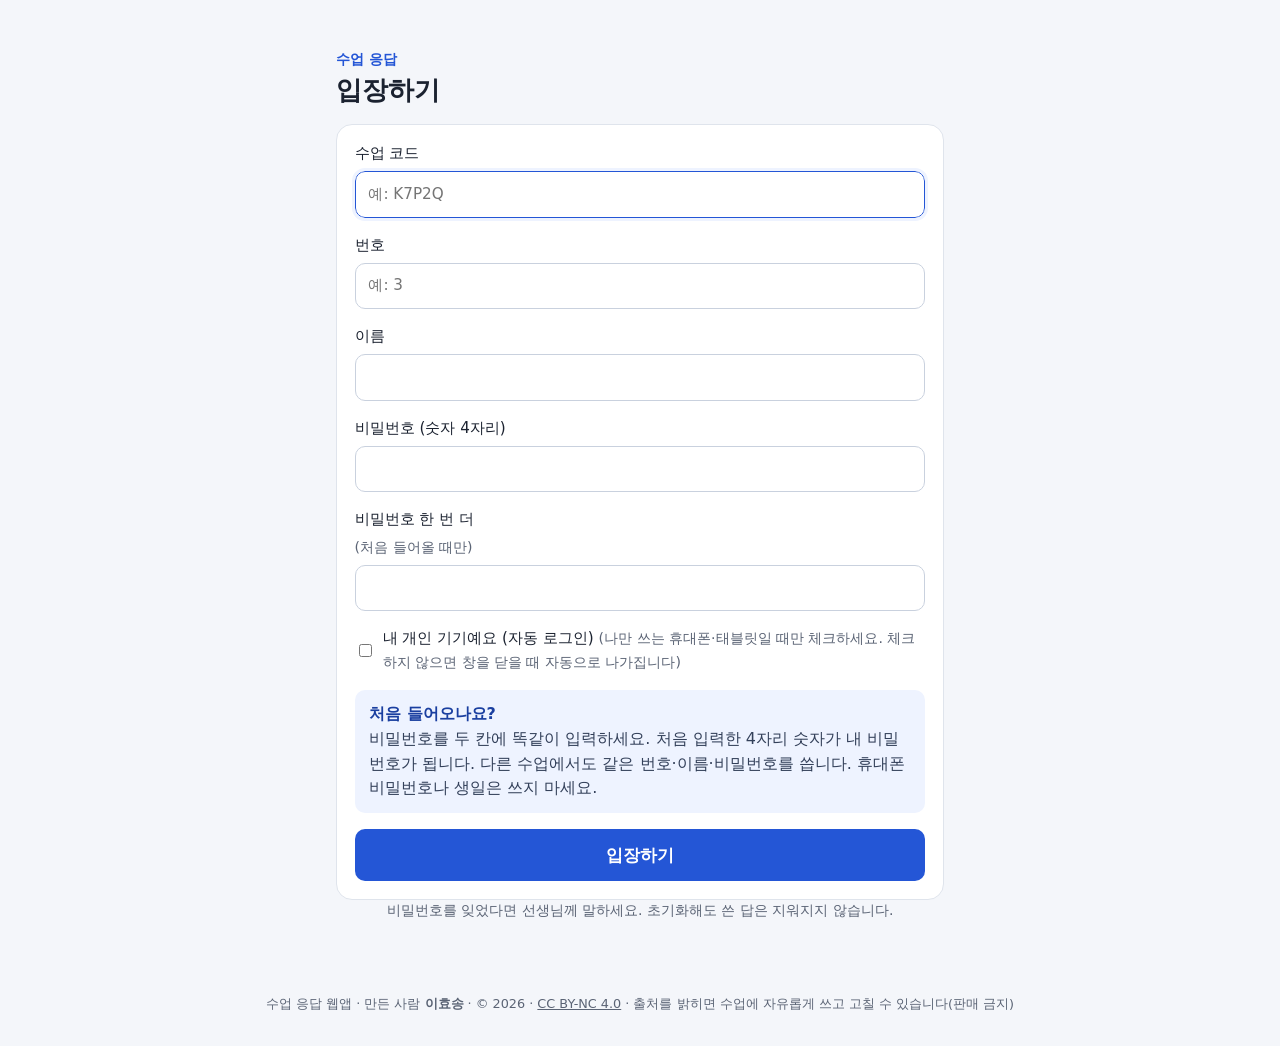
==== index.html @ cd99e06c "Admin can invite/remove collaborators on every lesson Co-Authored-By: Claude Opus 5.5 <noreply@anthr" ====
<!doctype html>
<html lang="ko">
<head>
  <meta charset="utf-8">
  <meta name="viewport" content="width=device-width, initial-scale=1">
  <meta name="robots" content="noindex">
  <title>수업 응답</title>
  <link rel="preconnect" href="https://ctvicnwpekdlnoidlibg.supabase.co" crossorigin>
  <link rel="stylesheet" href="app.css?v=folders-5">
</head>
<body>
  <div id="app"><p class="loading">불러오는 중…</p></div>
  <script src="vendor/supabase.js?v=2.117.0"></script>
  <script src="config.js"></script>
  <script src="common.js?v=folders-5"></script>
  <script src="student.js?v=folders-5"></script>
</body>
</html>
---- app.css ----
/* 수업 응답 웹앱 · 화면 꾸미기 */
:root {
  --bg: #f4f6fa;
  --card: #ffffff;
  --ink: #1b2230;
  --muted: #5b6475;
  --line: #dfe4ec;
  --field: #c9d1de;
  --accent: #2456d6;
  --accent-ink: #1a3fa0;
  --accent-soft: #eef3ff;
  --ok: #17803d;
  --ok-soft: #edf7f0;
  --warn: #9a3412;
  --warn-soft: #ffedd5;
  --bad: #b42318;
}
* { box-sizing: border-box; }
[hidden] { display: none !important; }
body { margin: 0; background: var(--bg); color: var(--ink); font: 16px/1.55 "Noto Sans KR", "Apple SD Gothic Neo", "Malgun Gothic", system-ui, sans-serif; }
h1, h2, h3 { margin: 0; line-height: 1.3; }
h1 { font-size: 1.6rem; }
h2 { font-size: 1.15rem; }
h3 { font-size: 1rem; }
p { margin: 0; }
img { max-width: 100%; }
.loading { padding: 2rem; text-align: center; color: var(--muted); }

/* 틀 */
main.narrow { max-width: 640px; margin: 0 auto; padding: 1rem 16px 3rem; }
main.wide { max-width: 1400px; margin: 0 auto; padding: 1rem 16px 3rem; }
.narrowish { max-width: 720px; }
.top { position: sticky; top: 0; z-index: 5; display: flex; flex-wrap: wrap; align-items: center; justify-content: space-between; gap: .5rem 1rem; padding: .6rem 16px; background: var(--card); border-bottom: 1px solid var(--line); }
.top-title { display: flex; flex-wrap: wrap; align-items: center; gap: .25rem .75rem; min-width: 0; }
.top-title strong { font-size: 1.05rem; }
.intro { padding: 2rem 0 1rem; display: grid; gap: .25rem; }
.eyebrow { color: var(--accent); font-weight: 700; font-size: .9rem; }
.stack { display: flex; flex-direction: column; gap: 1rem; }
.row { display: flex; flex-wrap: wrap; align-items: center; gap: .5rem; }
.row.between { justify-content: space-between; }
.row.wrap { align-items: flex-end; gap: 1rem; }
.grow { flex: 1 1 260px; }
.spacer { flex: 1; }
.center { text-align: center; }
.muted { color: var(--muted); }
.small { font-size: .88rem; }
.card { background: var(--card); border: 1px solid var(--line); border-radius: 16px; padding: 1.1rem; }
.section-head { margin-top: .5rem; font-size: 1rem; color: var(--muted); }

/* 입력 */
label { display: flex; flex-direction: column; gap: .35rem; font-weight: 500; font-size: .95rem; }
input[type=text], input[type=email], input[type=password], input[type=number], input[type=search], textarea, select {
  font: inherit; color: var(--ink); background: #fff; border: 1px solid var(--field); border-radius: 10px; padding: .65rem .8rem; min-height: 46px; width: 100%;
}
textarea { resize: vertical; line-height: 1.5; }
input:focus, textarea:focus, select:focus { outline: 3px solid var(--accent-soft); border-color: var(--accent); }
input.num { width: 6.5rem; }
select { width: auto; }
label.check { flex-direction: row; align-items: center; gap: .5rem; min-height: 44px; font-weight: 400; }
fieldset { border: 0; margin: 0; padding: 0; display: grid; gap: .5rem; min-width: 0; }
legend { font-weight: 500; margin-bottom: .5rem; padding: 0; }
.option { flex-direction: row; align-items: center; gap: .6rem; min-height: 46px; padding: .4rem .8rem; border: 1px solid var(--line); border-radius: 10px; font-weight: 400; }
.option:has(input:checked) { border: 2px solid var(--accent); background: var(--accent-soft); }
.option.right { border: 2px solid var(--ok); background: var(--ok-soft); }
.right-mark { color: var(--ok); font-size: .82rem; margin-left: auto; }
.q-label { font-weight: 500; }
.file-pick { position: relative; align-self: flex-start; flex-direction: row; align-items: center; min-height: 46px; padding: 0 1rem; border: 2px dashed var(--accent); border-radius: 10px; color: var(--accent); font-weight: 700; cursor: pointer; }
.file-pick input { position: absolute; width: 1px; height: 1px; opacity: 0; }
.file-pick:focus-within { outline: 3px solid var(--accent-soft); }
.file-list { display: grid; gap: .35rem; }
.file-item { display: flex; align-items: center; gap: .6rem; padding: .4rem .8rem; border: 1px solid var(--line); border-radius: 10px; overflow-wrap: anywhere; }
/* 카드에 붙인 자료(누르면 열기·내려받기) */
.materials { display: flex; flex-wrap: wrap; align-items: center; gap: .4rem .5rem; }
.material { display: inline-flex; align-items: center; gap: .5rem; min-height: 38px; padding: .3rem .8rem; border: 1px solid var(--line); border-radius: 10px; background: var(--bg); color: var(--accent-ink); font-weight: 600; text-align: left; overflow-wrap: anywhere; }
.material:hover { border-color: var(--accent); }
.file-name { flex: 1; min-width: 0; }
.file-link { padding: 0; min-height: 0; text-decoration: underline; text-align: left; }

/* 버튼 */
button { font: inherit; border-radius: 10px; min-height: 44px; padding: 0 1rem; cursor: pointer; }
button:disabled { cursor: default; opacity: .55; }
.primary { background: var(--accent); color: #fff; border: 0; font-weight: 700; }
.primary:hover:not(:disabled) { background: var(--accent-ink); }
.ghost { background: #fff; color: var(--ink); border: 1px solid var(--field); }
.ghost:hover:not(:disabled) { border-color: var(--accent); }
.link { background: none; border: 0; color: var(--accent); padding: 0 .4rem; }
.danger { color: var(--bad); }
.primary.end-lesson { background: var(--bad); }
.primary.end-lesson:hover:not(:disabled) { background: #8f1c13; }
.big { min-height: 52px; font-size: 1.05rem; width: 100%; }

/* 알림 */
.msg { min-height: 1.4em; color: var(--accent-ink); font-weight: 500; }
.error { color: var(--bad); font-weight: 500; }
.error:empty, .msg:empty { display: none; }
.ok { color: var(--ok); font-weight: 500; }
.status { color: var(--muted); font-size: .9rem; }
.status.ok { color: var(--ok); }
.tip { background: var(--accent-soft); border-radius: 10px; padding: .75rem .9rem; color: #33405a; }
.tip strong { color: var(--accent-ink); }
.banner { background: var(--warn-soft); color: var(--warn); border-radius: 12px; padding: .75rem 1rem; font-weight: 500; }
.banner.bad { background: #fde7e5; color: var(--bad); }
.pill { align-self: flex-start; font-size: .82rem; color: var(--muted); background: var(--bg); border-radius: 999px; padding: .15rem .7rem; }
.pill.on { color: var(--ok); background: var(--ok-soft); font-weight: 700; }
.badge { font-size: .8rem; color: var(--accent-ink); background: var(--accent-soft); border-radius: 6px; padding: .1rem .5rem; white-space: nowrap; }
.tag { font-size: .85rem; border-radius: 6px; padding: .15rem .55rem; white-space: nowrap; }
.tag.ok { color: var(--ok); background: var(--ok-soft); }
.tag.warn { color: var(--warn); background: var(--warn-soft); }
.tag.info { color: var(--accent-ink); background: var(--accent-soft); }
.toast { position: fixed; left: 50%; bottom: 24px; transform: translateX(-50%); background: var(--ink); color: #fff; padding: .6rem 1.2rem; border-radius: 999px; z-index: 50; }

/* 학생 수업 화면: 넓게. 큰 화면에서는 슬라이드(왼쪽, 따라 내려옴)와 질문(오른쪽)을 나란히 */
main.lesson { max-width: 1900px; margin: 0 auto; padding: .75rem 12px 3rem; display: grid; gap: 1rem; font-size: 1.06rem; }
main.lesson.single { max-width: 820px; }
main.lesson > .list, main.lesson > div:last-child { display: flex; flex-direction: column; gap: 1rem; min-width: 0; }
main.lesson h2 { font-size: 1.25rem; }
main.lesson .option { min-height: 52px; font-size: 1.05rem; }
main.lesson textarea, main.lesson input[type=text] { font-size: 1.05rem; }
@media (min-width: 960px) {
  main.lesson.split { grid-template-columns: minmax(0, 3fr) minmax(320px, 1fr); align-items: start; padding: .75rem 20px 3rem; }
  main.lesson.split .slide { max-height: calc(100vh - 9.5rem); }
  main.lesson.split > .banner { grid-column: 1 / -1; }
  main.lesson.split > .slide-box { position: sticky; top: 4.5rem; }
}

/* 접속한 학생 */
.roster { display: flex; flex-wrap: wrap; gap: .4rem; }
.chip { padding: .25rem .7rem; border-radius: 999px; background: var(--bg); color: var(--muted); font-size: .9rem; border: 1px solid var(--line); }
.chip.on { background: var(--ok-soft); color: var(--ok); border-color: #b7dfc4; font-weight: 700; }
.chip.done::after { content: " ✓"; }
.roster.big { gap: .7rem; }
.roster.big .chip { font-size: 1.6rem; padding: .4rem 1rem; }

/* 슬라이드 */
.slide-box { display: grid; gap: .5rem; }
.slide { display: block; width: 100%; aspect-ratio: 16 / 9; object-fit: contain; background: #fff; border: 1px solid var(--line); border-radius: 12px; }
.pager { display: flex; flex-wrap: wrap; align-items: center; gap: .5rem; }
.where { font-weight: 700; min-width: 4.5rem; text-align: center; }
.stage { background: #fff; border-radius: 12px; }
.stage:fullscreen { display: flex; align-items: center; justify-content: center; background: #000; }
.stage:fullscreen .slide { border: 0; border-radius: 0; max-height: 100vh; }
/* 세로로 긴 슬라이드: 그림 모양 그대로 화면 높이에 맞춰 세로로 길게(가운데) */
.slide.portrait { aspect-ratio: auto; width: auto; max-width: 100%; height: 85vh; margin-inline: auto; }
.stage:fullscreen .slide.portrait { height: 100vh; }
main.lesson .slide { cursor: zoom-in; }
/* 학생: 슬라이드를 누르면 화면 가득 */
.slide-zoom { position: fixed; inset: 0; z-index: 40; background: #000; display: flex; flex-direction: column; align-items: center; justify-content: center; cursor: zoom-out; }
.slide-zoom img { width: 100%; height: calc(100% - 2.2rem); object-fit: contain; }
.slide-zoom p { color: #cfd6e4; font-size: .9rem; margin: .5rem 0; }

/* 학생 활동 카드 */
.card-head { display: flex; justify-content: space-between; align-items: flex-start; gap: .5rem; }
.question { display: grid; gap: .4rem; }
.question-description { margin: 0; padding: .65rem .8rem; background: var(--bg); border-left: 3px solid var(--accent); border-radius: 6px; white-space: pre-wrap; overflow-wrap: anywhere; }
.question-description a { color: var(--accent-ink); text-decoration: underline; }
.score { font-size: 1.2rem; font-weight: 700; color: var(--ok); }
.others { margin-top: 1rem; padding-top: 1rem; border-top: 1px solid var(--line); display: grid; gap: .6rem; }

/* 응답 모아 보기 */
.sum-block { display: grid; gap: .4rem; }
.sum-q { font-weight: 700; font-size: .95rem; }
/* 질문 제목 옆 공개 단추: 자리가 모자라면 단추가 아래 줄로 내려간다(제목이 좁아져 글자가 세로로 늘어서지 않게) */
.sum-head { align-items: flex-start; }
.sum-head .sum-q { flex: 1 1 14rem; min-width: 0; }
.sum-head > .row, .sum-head > button { flex: 0 1 auto; }
.sum-head .row > * { white-space: nowrap; }
.bar-row { display: grid; grid-template-columns: minmax(6rem, 38%) minmax(0, 1fr) 3rem; gap: .5rem; align-items: center; font-size: .9rem; }
.bar-label { display: flex; gap: .3rem; min-width: 0; overflow-wrap: anywhere; }
.bar-track { height: 14px; background: var(--bg); border-radius: 7px; overflow: hidden; }
.bar { display: block; height: 100%; background: var(--accent); border-radius: 7px; }
.bar-value { text-align: right; }
.note { background: var(--bg); border-radius: 10px; padding: .55rem .75rem; white-space: pre-wrap; overflow-wrap: anywhere; font-size: .95rem; }
.note .share-a { float: right; margin: -.15rem 0 .2rem .5rem; white-space: nowrap; }
.note .answer-tools { float: right; display: flex; gap: .3rem; margin: -.15rem 0 .2rem .5rem; white-space: nowrap; }
.note .answer-tools .share-a { float: none; margin: 0; }
.stu-act-tools { display: flex; gap: .5rem; align-items: center; }
.big-view { display: grid; gap: 1.5rem; font-size: 1.3rem; }
.big-view .sum-q { font-size: 1.4rem; }
.big-view .bar-row { font-size: 1.2rem; }
.big-view .bar-track { height: 24px; border-radius: 12px; }
.big-view .note { font-size: 1.25rem; }

/* 교사: 탭 */
.tabs { display: flex; flex-wrap: wrap; gap: .25rem; }
.tab { position: relative; background: none; border: 0; color: var(--ink); }
.tab.on { background: var(--accent); color: #fff; font-weight: 700; }
/* 위쪽 단추: 마우스를 올리면 아래 막대가 가운데서부터 양옆으로 퍼진다 */
.tab::after, .top .link::after, .present-btn::after { content: ""; position: absolute; left: .7rem; right: .7rem; bottom: 5px; height: 3px; border-radius: 2px; background: var(--accent); transform: scaleX(0); transform-origin: center; transition: transform .25s ease; pointer-events: none; }
.tab.on::after { background: #fff; }
.tab:hover:not(:disabled)::after, .tab:focus-visible::after, .top .link:hover::after, .top .link:focus-visible::after, .present-btn:hover::after, .present-btn:focus-visible::after { transform: scaleX(1); }
.top .link, .present-btn { position: relative; }
@media (prefers-reduced-motion: reduce) { .tab::after, .top .link::after, .present-btn::after { transition: none; } }
.tab:disabled, .tab[aria-disabled="true"] { cursor: default; opacity: .55; }
.tab[aria-disabled="true"]:hover::after { transform: scaleX(0); }
.tab[draggable="true"] { cursor: grab; }
/* 끌어서 순서 바꾸기: 들어갈 자리에 생기는 빈칸(dragSort) */
.drag-gap { flex: none; box-sizing: border-box; border: 2px dashed var(--accent); border-radius: 10px; background: var(--accent-soft); }
/* 수업모드·편집모드 스위치: 지금 모드 이름을 보이고, 누르면 다른 모드로 */
.tabs { align-items: center; }
.mode-switch { display: inline-flex; align-items: center; gap: .5rem; padding: .3rem .9rem .3rem .35rem; border: 2px solid var(--accent); border-radius: 999px; background: var(--card); color: var(--accent); font-weight: 700; white-space: nowrap; }
.mode-knob { position: relative; width: 38px; height: 22px; border-radius: 11px; background: var(--line); transition: background .2s ease; }
.mode-knob::after { content: ""; position: absolute; top: 3px; left: 3px; width: 16px; height: 16px; border-radius: 50%; background: #fff; box-shadow: 0 1px 3px rgba(0,0,0,.3); transition: transform .2s ease; }
.mode-switch.class .mode-knob { background: var(--accent); }
.mode-switch.edit { border-color: #d97706; color: #b45309; }
.mode-switch.edit .mode-knob { background: #d97706; }
.mode-switch.edit .mode-knob::after { transform: translateX(16px); }
.mode-switch:hover:not(:disabled) { box-shadow: 0 0 0 3px var(--card), 0 0 0 5px currentColor; }
.mode-switch:disabled { opacity: .55; cursor: default; }
/* 탭 설정: 모드마다 탭 카드. 켜진 탭은 진하게, 꺼진 탭은 흐리게 */
.tab-mode { display: grid; gap: .5rem; padding: .75rem; border-radius: 12px; border: 2px solid var(--accent); }
.tab-mode.edit { border-color: #d97706; }
.tab-mode h3 { margin: 0; color: var(--accent); }
.tab-mode.edit h3 { color: #b45309; }
.tab-cards { display: grid; grid-template-columns: repeat(auto-fill, minmax(200px, 1fr)); gap: .5rem; }
.tab-card { display: grid; gap: .4rem; padding: .5rem .6rem .6rem; border-radius: 10px; border: 2px solid var(--line); background: var(--card); transition: opacity .15s ease; }
.tab-card.class.on { border-color: var(--accent); background: var(--accent-soft); }
.tab-card.edit.on { border-color: #d97706; background: #fef3c7; }
.tab-card.off { opacity: .45; border-style: dashed; }
.tab-card.off:hover, .tab-card.off:focus-within { opacity: .8; }
.tab-card.off strong { font-weight: 500; }
.tab-card input { width: 100%; }
.tab-rename { display: flex; flex-wrap: wrap; align-items: center; justify-content: space-between; gap: .3rem; }
.tab-rename .row { gap: .3rem; }
.tab-card-head { display: flex; align-items: center; gap: .3rem; min-width: 0; }
.tab-card-head strong { flex: 1; min-width: 0; overflow: hidden; text-overflow: ellipsis; white-space: nowrap; }
.tab-switch { display: inline-flex; align-items: center; gap: .35rem; flex: none; padding: .15rem .5rem .15rem .2rem; border: 0; border-radius: 999px; background: transparent; color: var(--muted); font-size: .85rem; font-weight: 700; }
.tab-switch .mode-knob { width: 34px; height: 20px; }
.tab-switch .mode-knob::after { width: 14px; height: 14px; }
.tab-switch[aria-checked="true"] .mode-knob::after { transform: translateX(14px); }
.tab-switch.class[aria-checked="true"] { color: var(--accent); }
.tab-switch.class[aria-checked="true"] .mode-knob { background: var(--accent); }
.tab-switch.edit[aria-checked="true"] { color: #b45309; }
.tab-switch.edit[aria-checked="true"] .mode-knob { background: #d97706; }
.tab-switch:focus-visible { outline: 2px solid var(--accent); outline-offset: 2px; }
.tab-grip { display: inline-flex; align-items: center; justify-content: center; flex: none; width: 24px; height: 30px; border-radius: 6px; color: var(--muted); font-size: 1.1rem; cursor: grab; user-select: none; }
.tab-grip:hover, .tab-grip:focus-visible { background: var(--accent-soft); color: var(--accent-ink); }
@media (prefers-reduced-motion: reduce) { .mode-knob, .mode-knob::after { transition: none; } }
.top-right { display: flex; flex-wrap: wrap; align-items: center; justify-content: flex-end; gap: .5rem; margin-left: auto; }
.top-right .mirror-status:empty { display: none; }
.profile-set { position: relative; }
.avatar { width: 42px; height: 42px; min-height: 0; padding: 0; border: 0; border-radius: 50%; background: var(--accent); color: #fff; font-weight: 700; font-size: .9rem; letter-spacing: -.02em; }
.avatar:hover, .avatar[aria-expanded="true"] { box-shadow: 0 0 0 3px var(--card), 0 0 0 5px var(--accent); }
.profile-menu .tab { text-align: left; width: 100%; }
.profile-name { margin: .3rem .5rem 0; font-weight: 700; }
.profile-menu .muted { margin: 0 .5rem .3rem; }
/* 「⚙ 설정」 단추: 새 버그 제보가 있으면 빨간 점 + 작은 말풍선 */
.gear-set { position: relative; }
.gear-btn { position: relative; white-space: nowrap; }
.gear-btn.on { border-color: var(--accent); color: var(--accent-ink); background: var(--accent-soft); font-weight: 700; }
.gear-dot { position: absolute; top: -4px; right: -4px; width: 12px; height: 12px; border-radius: 50%; background: var(--bad); box-shadow: 0 0 0 2px var(--card); }
.gear-count { display: inline-block; margin-left: .4rem; min-width: 1.3rem; padding: 0 .35rem; border-radius: 999px; background: var(--bad); color: #fff; font-size: .75rem; font-weight: 700; line-height: 1.3rem; text-align: center; }
.tab.on .gear-count { background: #fff; color: var(--bad); }
.bug-bubble { position: absolute; right: 0; top: calc(100% + 9px); z-index: 19; display: flex; align-items: center; gap: .1rem; padding: .2rem .2rem .2rem .5rem; background: var(--bad); border-radius: 8px; box-shadow: 0 4px 14px rgba(0,0,0,.18); white-space: nowrap; animation: bubble-in .3s ease-out; }
.bug-bubble::before { content: ""; position: absolute; right: 18px; top: -6px; border: 6px solid transparent; border-top: 0; border-bottom-color: var(--bad); }
.bug-bubble button { min-height: 28px; color: #fff; font-size: .85rem; font-weight: 700; padding: 0 .3rem; }
.bug-bubble .bubble-x { background: none; border: 0; font-size: 1.05rem; opacity: .8; }
.bug-bubble .bubble-x:hover { opacity: 1; }
@keyframes bubble-in { from { opacity: 0; transform: translateY(-4px); } }
@media (prefers-reduced-motion: reduce) { .bug-bubble { animation: none; } }
.bug-item { border-top: 1px solid var(--line); padding-top: .75rem; }
.bug-item.new { border-left: 4px solid var(--bad); padding-left: .75rem; }
.bug-body { white-space: pre-wrap; overflow-wrap: anywhere; margin: .4rem 0; }
.banner pre { white-space: pre-wrap; overflow-wrap: anywhere; background: #fff; padding: .5rem; border-radius: 6px; user-select: all; }
.small-btn { min-height: 32px; padding: 0 .7rem; font-size: .85rem; border-radius: 8px; }
.bug-reply { margin: .3rem 0 .3rem 1rem; padding: .5rem .75rem; background: var(--accent-soft); border-radius: 8px; }
.bug-reply .bug-body { margin: .2rem 0 0; }
.bug-reply .link.small { min-height: 0; font-size: .8rem; }
.bug-reply-form { display: flex; flex-direction: column; gap: .4rem; margin: .3rem 0 .5rem 1rem; }
.profile-menu { position: absolute; right: 0; top: calc(100% + 6px); z-index: 20; display: flex; flex-direction: column; gap: .2rem; min-width: 13rem; padding: .4rem; background: var(--card); border: 1px solid var(--line); border-radius: 10px; box-shadow: 0 8px 24px rgba(0,0,0,.15); }
.teacher .top-title select { min-height: 40px; padding: .3rem .6rem; font-weight: 700; max-width: min(55vw, 30rem); text-overflow: ellipsis; }

/* 교사: 수업 진행 */
.run { display: flex; flex-wrap: wrap; gap: 1.25rem; align-items: flex-start; }
.run-left { flex: 999 1 600px; min-width: 0; }
.run-right { flex: 1 1 360px; min-width: 0; }
.join { display: flex; flex-wrap: wrap; gap: 1.5rem; align-items: center; }
.qr { background: #fff; padding: 12px; border-radius: 12px; }
.qr img, .qr canvas { display: block; width: min(320px, 70vw); height: auto; }
.join-code { font-size: 1.4rem; }
.join-code strong { font-size: 2rem; color: var(--accent-ink); }
.join-url { font-family: ui-monospace, Consolas, monospace; font-size: .9rem; overflow-wrap: anywhere; background: var(--bg); border-radius: 8px; padding: .5rem .7rem; }

/* 교사: 만들기 */
.build { display: flex; flex-wrap: wrap; gap: 1.25rem; align-items: flex-start; }
.build > aside { flex: 1 1 280px; min-width: 0; }
.build > .card { flex: 999 1 560px; min-width: 0; }
.kinds { display: grid; grid-template-columns: repeat(auto-fit, minmax(130px, 1fr)); gap: .4rem; }
.kind { display: grid; gap: .1rem; padding: .6rem .4rem; min-height: 64px; background: #fff; border: 1px solid var(--field); text-align: center; }
.kind span { font-size: .78rem; color: var(--muted); }
.kind:hover { border-color: var(--accent); }
.act-item { display: grid; text-align: left; gap: .1rem; padding: .5rem .75rem; background: #fff; border: 1px solid var(--line); }
.act-item.on { border: 2px solid var(--accent); background: var(--accent-soft); }
.act-row { display: flex; align-items: stretch; gap: .2rem; border-radius: 10px; }
.act-row > .act-item { flex: 1; min-width: 0; }
.act-group { display: flex; flex-direction: column; gap: 1rem; }
.drag-handle { display: flex; align-items: center; padding: 0 .3rem; color: var(--muted); cursor: grab; user-select: none; letter-spacing: -.15em; }
.drag-handle:active { cursor: grabbing; }
.act-group-head { margin: .4rem 0 -.2rem; font-size: .82rem; font-weight: 700; color: var(--muted); }
.q-edit { border: 1px solid var(--line); border-radius: 12px; padding: 1rem; }
.q-edit.info { background: var(--bg); border-left: 3px solid var(--accent); }
.q-edit.quiz { border-left: 3px solid #d97706; }

/* 슬라이드 미리보기 */
.thumbs { display: grid; grid-template-columns: repeat(auto-fill, minmax(120px, 1fr)); gap: .5rem; }
.thumb { margin: 0; display: grid; gap: .2rem; }
.thumb figcaption { display: flex; justify-content: space-between; align-items: center; font-size: .82rem; color: var(--muted); }
.thumb .link { min-height: 32px; padding: 0 .3rem; font-size: .82rem; }
.thumbs img { width: 100%; aspect-ratio: 16 / 9; object-fit: contain; background: #fff; border: 1px solid var(--line); border-radius: 6px; }
.thumb[draggable="true"] img { cursor: grab; }
progress { width: 100%; height: 10px; }
input[type=file] { font: inherit; max-width: 100%; }

/* 표 */
.table-wrap { overflow-x: auto; border: 1px solid var(--line); border-radius: 12px; background: #fff; }
table { width: 100%; border-collapse: collapse; font-size: .95rem; }
th { text-align: left; font-weight: 500; color: var(--muted); background: #f7f8fb; font-size: .85rem; }
th, td { padding: .6rem .8rem; border-top: 1px solid #eef0f4; vertical-align: top; }
td { white-space: pre-wrap; }
tr.missing td { color: var(--muted); }
/* 학생 관리 → 답 모아 보기 */
.stu-act { display: grid; gap: .6rem; padding: 1rem 0; border-top: 1px solid var(--line); }
.stu-act.missing h3 { color: var(--muted); }
.stu-q { display: grid; gap: .3rem; }
.note .right-mark, .note .wrong-mark { margin: 0; font-size: 1em; }
.wrong-mark { color: var(--bad, #c0392b); }
tr.locked { background: #fff7ed; }
td.actions { white-space: nowrap; text-align: right; }

/* 크게 보기 창 */
.overlay { position: fixed; inset: 0; z-index: 20; background: rgba(15, 20, 30, .55); display: flex; align-items: center; justify-content: center; padding: 16px; }
.modal { background: #fff; border-radius: 16px; width: min(1200px, 100%); max-height: 100%; display: flex; flex-direction: column; overflow: hidden; }
.modal-head { display: flex; justify-content: space-between; align-items: center; gap: 1rem; padding: 1rem 1.25rem; border-bottom: 1px solid var(--line); }
.modal-body { padding: 1.25rem; overflow: auto; }

@media (max-width: 520px) {
  .kinds { grid-template-columns: 1fr; }
  .bar-row { grid-template-columns: minmax(0, 1fr) 3rem; }
  .bar-track { grid-column: 1 / -1; grid-row: 2; }
}

/* 만든 사람 표시 */
.credit { max-width: 1400px; margin: 0 auto; padding: 1.5rem 16px 2rem; text-align: center; color: var(--muted); font-size: .8rem; line-height: 1.6; }
.credit a { color: var(--muted); }
.slide-zoom ~ .credit, .overlay ~ .credit { display: none; }

/* 시뮬레이션 */
.sim-frame { display: block; width: 100%; aspect-ratio: 16 / 10; min-height: 320px; border: 1px solid var(--line); border-radius: 12px; background: #fff; }
.sim-stage .sim-frame { aspect-ratio: 16 / 9; }
main.lesson.split .sim-stage .sim-frame { max-height: calc(100vh - 9.5rem); }
/* 슬라이드 위에 얹는 시뮬레이션: 층은 실제 슬라이드 자리에 맞춰 script가 놓는다 */
.stage, .slide-box, .place-wrap { position: relative; }
.sim-layer { position: absolute; pointer-events: none; }
.sim-box { position: absolute; overflow: hidden; pointer-events: auto; background: #fff; border-radius: 6px; box-shadow: 0 1px 6px rgba(0, 0, 0, .25); }
.sim-frame.boxed { position: absolute; left: 0; top: 0; transform-origin: 0 0; min-height: 0; aspect-ratio: auto; border: 0; border-radius: 0; }
.sim-box-full { position: absolute; right: 4px; top: 4px; min-height: 0; width: 30px; height: 30px; padding: 0; border: 0; border-radius: 8px; background: rgba(15, 23, 42, .65); color: #fff; font-size: 1rem; line-height: 1; }
/* 편집 화면: 끌어서 옮기고 오른쪽 아래 모서리로 크기 조절 */
.place-wrap { touch-action: none; }
.place-wrap .slide { cursor: default; }
.place-box .sim-frame.boxed { pointer-events: none; }
.place-cover { position: absolute; inset: 0; border: 3px solid var(--accent); border-radius: 6px; cursor: move; background: rgba(37, 99, 235, .06); }
.place-label { position: absolute; left: 0; top: 0; padding: .1rem .5rem; background: var(--accent); color: #fff; font-size: .78rem; font-weight: 700; border-radius: 0 0 6px 0; }
.place-handle { position: absolute; right: -2px; bottom: -2px; width: 22px; height: 22px; background: var(--accent); border-radius: 6px 0 4px 0; cursor: nwse-resize; }
.place-modes { display: grid; gap: .4rem; }
.sim-full { position: fixed; inset: 0; z-index: 45; background: #fff; display: flex; flex-direction: column; }
.sim-full-head { display: flex; justify-content: space-between; align-items: center; gap: 1rem; padding: .5rem 1rem; border-bottom: 1px solid var(--line); }
.sim-full .sim-frame { flex: 1; border: 0; border-radius: 0; aspect-ratio: auto; height: auto; min-height: 0; }
textarea.mono { font-family: ui-monospace, Consolas, monospace; font-size: .85rem; }
/* 화면 넘김 효과가 움직이는 동안 슬라이드 칸 밖으로 그림이 보이지 않게 */
.slide-fx { overflow: hidden; }
.thumb-fx { width: 100%; min-height: 30px; font-size: .78rem; padding: 0 .2rem; }
.fx-preview { position: relative; width: min(100%, 320px); background: #fff; border: 1px solid var(--line); border-radius: 8px; }
.fx-preview img { display: block; width: 100%; aspect-ratio: 16 / 9; object-fit: contain; }
/* 학생 화면(실시간, 교사만) */
.live-grid { display: grid; grid-template-columns: repeat(auto-fill, minmax(230px, 1fr)); gap: .75rem; align-items: start; }
.live-tile { cursor: pointer; display: grid; gap: .4rem; padding: .8rem; max-height: 22rem; overflow: hidden; }
.live-tile.big { grid-column: 1 / -1; max-height: none; cursor: zoom-out; }
.live-tile.big .live-slide { max-width: 640px; }
.live-tile.off { opacity: .55; }
.live-tile.away { border-color: #e7b85a; }
.live-dot { font-size: .78rem; padding: .1rem .5rem; border-radius: 999px; background: #eef0f4; color: var(--muted); white-space: nowrap; }
.live-dot.on { background: var(--ok-soft); color: var(--ok); font-weight: 700; }
.live-dot.away { background: #fff4dc; color: #8a5a00; font-weight: 700; }
.live-slide { width: 100%; aspect-ratio: 16 / 9; object-fit: contain; background: #fff; border: 1px solid var(--line); border-radius: 6px; }
.live-draft { display: grid; gap: .2rem; padding: .4rem .6rem; border-left: 3px solid var(--line); background: #f7f8fb; border-radius: 4px; }
.live-draft.focus { border-left-color: var(--accent); }
.live-answer { margin: 0; font-size: .88rem; white-space: pre-wrap; overflow-wrap: anywhere; }
.live-note { margin: 1rem 0 2rem; }
/* 수업 화면(present.html): 학생에게 보여 줄 슬라이드만 화면 가득 */
body.present { background: #000; overflow: hidden; }
body.present .credit { display: none; }
.present-stage { position: fixed; inset: 0; }
.present-slide { display: block; width: 100%; height: 100%; object-fit: contain; }
.present-stage .sim-stage { position: absolute; inset: 0; background: #fff; }
.present-stage .sim-stage .sim-frame { width: 100%; height: 100%; aspect-ratio: auto; min-height: 0; border: 0; border-radius: 0; }
.present-empty { position: absolute; inset: 0; display: flex; align-items: center; justify-content: center; padding: 2rem; color: #cfd6e4; font-size: 2rem; font-weight: 700; text-align: center; }
.present-hint { position: fixed; left: 50%; bottom: 16px; transform: translateX(-50%); z-index: 40; padding: .4rem 1rem; border-radius: 999px; background: rgba(15, 20, 30, .75); color: #fff; font-size: .9rem; pointer-events: none; }
.present-show { position: fixed; inset: 0; z-index: 30; background: #fff; display: flex; flex-direction: column; }
.present-show-head { display: flex; justify-content: space-between; align-items: center; gap: 1rem; padding: .3rem 1rem; border-bottom: 1px solid var(--line); }
.present-show-head a { color: var(--accent-ink); font-size: .9rem; }
.present-show-head button { min-height: 34px; }
.present-show .sim-frame { flex: 1; width: 100%; height: auto; border: 0; border-radius: 0; aspect-ratio: auto; min-height: 0; }
.present-view { flex: 1; overflow: auto; padding: 2rem 3rem; }
.present-show .present-empty { position: static; flex: 1; color: var(--muted); }
/* 교사 화면을 잘라 보내는 칸은 따로 그려지는 층(stacking context)이어야 한다(Element Capture) */
.sim-full-body, .sim-box, .sim-stage, .stage { isolation: isolate; }
.sim-full-body { flex: 1; display: flex; min-height: 0; }
.mirror-status .pill { align-self: center; }
/* 수업 화면: 교사 화면에서 넘겨받은 영상 */
.present-video { display: block; width: 100%; height: 100%; object-fit: contain; background: #000; }
.present-video-wrap { flex: 1; min-height: 0; background: #000; }
.present-all { position: absolute; inset: 0; z-index: 2; background: #000; }
.sim-box.mirrored .sim-frame { visibility: hidden; }
.sim-box.mirrored .present-video { position: absolute; inset: 0; background: #fff; }
/* 잘라 보내는 동안 교사 화면의 그 칸은 네모로(둥근 모서리·그림자·테두리가 영상에 검게 나오지 않게) */
.sim-box.mirroring { border-radius: 0; box-shadow: none; }
.sim-stage.mirroring .sim-frame, .stage.mirroring .slide { border: 0; border-radius: 0; }
.sim-box.mirrored .present-video { object-fit: fill; }
.present-stage .sim-stage .present-video { background: #fff; }
/* 교사: 넓은 화면의 수업 진행 탭에서는 슬라이드 칸이 스크롤해도 위에 붙어 있다(잘라 보내는 영상이 끊기지 않게) */
@media (min-width: 1100px) {
  /* 수업 진행 탭은 화면 하나에 딱 맞춘다(전체 스크롤바 없음): 위쪽 막대 + 위아래 여백 .75rem씩 + 아래 「수업 응답 웹앱 …」 줄 2rem */
  html:has(main.wide > .run) { overflow: hidden; }
  main.wide:has(> .run) { padding-bottom: .75rem; }
  body:has(main.wide > .run) .credit { height: 2rem; padding: .3rem 16px 0; line-height: 1.4; white-space: nowrap; overflow: hidden; text-overflow: ellipsis; }
  .run { --run-h: calc(100vh - var(--top-h, 64px) - 3.5rem - 4px); }
  /* 왼쪽: 슬라이드는 단추·도움말 자리(9.5rem)를 뺀 높이까지만 커진다. 그래도 넘치면 왼쪽 칸 안에서만 스크롤 */
  .run-left { position: sticky; top: calc(var(--top-h, 64px) + .75rem); max-height: var(--run-h); overflow-y: auto; gap: .6rem; }
  .run .stage:not(:fullscreen) .slide, .run .stage:not(:fullscreen) .sim-stage .sim-frame { max-height: calc(var(--run-h) - 9.5rem); }
  /* 오른쪽 카드 칸은 따로 스크롤하고, 끝에 닿아도 화면 전체가 따라 내려가지 않는다 */
  .run-right { position: sticky; top: calc(var(--top-h, 64px) + .75rem); max-height: var(--run-h);
    overflow-y: auto; overscroll-behavior: contain; padding: 0 6px 1rem 2px; scrollbar-gutter: stable; }
}
.run-help summary { cursor: pointer; width: max-content; }

/* 수업 설정 · 공동작업자 */
.member { display: flex; justify-content: space-between; align-items: center; gap: .75rem; padding: .55rem 0; border-top: 1px solid var(--line); }
.member strong { margin-right: .4rem; }
.member .pill { display: inline-block; vertical-align: middle; }
.member p { margin: .1rem 0 0; }
.online-dot { display: inline-block; width: .6rem; height: .6rem; margin-left: .4rem; border-radius: 50%; background: #22c55e; box-shadow: 0 0 0 2px #dcfce7; vertical-align: middle; }
.tip .join-url { word-break: break-all; }
/* 학생 화면 전체 보기(학생이 동의할 때만) */
.screen-overlay { z-index: 60; }
.screen-modal { width: min(620px, 100%); }
.screen-modal ul { margin: .2rem 0; padding-left: 1.2rem; display: grid; gap: .3rem; }
.screen-cannot { border: 2px solid var(--accent); }
.screen-check { display: flex; align-items: center; gap: .5rem; font-weight: 700; flex-direction: row; }
.screen-check input { width: 1.2rem; height: 1.2rem; }
.screen-bar { position: sticky; top: 0; z-index: 55; display: flex; align-items: center; justify-content: center; gap: .75rem; flex-wrap: wrap;
  background: var(--bad); color: #fff; padding: .5rem 1rem; font-weight: 700; }
.screen-bar button { background: #fff; color: var(--bad); border: 0; border-radius: 999px; padding: .3rem .9rem; font-weight: 700; cursor: pointer; }
.live-screen { display: grid; gap: .3rem; }
.screen-video { width: 100%; aspect-ratio: 16 / 9; object-fit: contain; background: #111; border-radius: 6px; }
.live-tile.big .screen-video { max-height: 75vh; }
.live-screen .warn { color: var(--warn); font-weight: 700; }
/* 관리: 무료 용량 반원 막대 */
.usage-grid { display: grid; grid-template-columns: repeat(auto-fill, minmax(240px, 1fr)); gap: .75rem; }
.usage-grid > .banner { grid-column: 1 / -1; }
.usage-site h2 { margin: 0; }
.usage-site .card { background: #f8f9fb; }
.usage-site .gauge.on { background: var(--card); }
.gauge-box { position: relative; width: 100%; max-width: 240px; }
.gauge-arc { display: block; width: 100%; }
.gauge-text { position: absolute; left: 0; right: 0; bottom: 2%; display: grid; line-height: 1.15; }
.gauge-text strong { font-size: 1.7rem; }
.gauge-text span { font-size: .85rem; color: var(--muted); }
.gauge { margin: 0; display: grid; gap: .3rem; justify-items: center; align-content: start; text-align: center; padding: 1rem;
  font: inherit; color: inherit; cursor: pointer; transition: border-color .15s, box-shadow .15s; }
.gauge:hover { border-color: var(--accent); }
.gauge.on { border-color: var(--accent); box-shadow: 0 0 0 2px var(--accent); }
.gauge-title { font-weight: 700; }
.usage-rows { list-style: none; margin: 0; padding: 0; display: grid; gap: .6rem; }
.usage-rows li { display: grid; gap: .25rem; }
.usage-rows li.other { color: var(--muted); }
.usage-num { white-space: nowrap; font-variant-numeric: tabular-nums; }
.usage-bar { display: block; height: 8px; border-radius: 999px; background: #eef0f4; overflow: hidden; }
.usage-bar > span { display: block; height: 100%; background: var(--accent); border-radius: 999px; }
.usage-rows li.other .usage-bar > span { background: #9aa4b5; }
.usage-list { margin: 0; padding-left: 1.2rem; display: grid; gap: .2rem; }
/* 공동작업자 권한: 고치기 가능 / 보기만 */
.member-tools { gap: .5rem; align-items: center; flex-wrap: nowrap; }
.edit-right { font-size: .85rem; padding: .3rem .7rem; white-space: nowrap; }
.edit-right.on { color: var(--ok); background: var(--ok-soft); border-color: transparent; font-weight: 700; }
.read-only-pill { align-self: center; color: #92400e; background: #fef3c7; font-weight: 700; cursor: help; }
.read-only-banner { background: #fef3c7; color: #92400e; margin: .75rem auto 0; max-width: 1400px; }
.read-only { opacity: .85; }


/* 패치노트: 날짜별 줄(왼쪽 날짜, 오른쪽 내용). 굵직한 변경은 카드, 작은 개선·고친 문제는 목록 */
.notes-wrap { max-width: 860px; }
.notes-new { display: inline-block; margin-left: .4rem; padding: 0 .4rem; border-radius: 999px; background: var(--accent); color: #fff; font-size: .72rem; font-weight: 700; line-height: 1.3rem; }
.tab.on .notes-new { background: #fff; color: var(--accent); }
.notes-chips { display: flex; flex-wrap: wrap; gap: .4rem; }
.notes-chip { min-height: 36px; padding: 0 .85rem; border-radius: 999px; border: 1px solid var(--field); background: #fff; color: var(--ink); font-size: .9rem; }
.notes-chip:hover { border-color: var(--accent); }
.notes-chip.on { background: var(--ink); border-color: var(--ink); color: #fff; font-weight: 700; }
.notes-chip.major.on { background: var(--accent); border-color: var(--accent); }
.notes-chip.minor.on { background: var(--ok); border-color: var(--ok); }
.notes-chip.fix.on { background: var(--warn); border-color: var(--warn); }
.notes-chip-n { margin-left: .35rem; opacity: .65; font-size: .8rem; }
.notes-list { display: flex; flex-direction: column; }
.note-day { display: grid; grid-template-columns: 8.5rem 1fr; gap: 1rem; padding: 1.1rem 0; border-bottom: 1px solid var(--line); }
.note-day:last-child { border-bottom: 0; }
.note-date { position: sticky; top: calc(var(--top-h, 60px) + 12px); align-self: start; display: flex; flex-direction: column; gap: .1rem; }
.note-md { font-size: 1.15rem; font-weight: 800; }
.note-wd { color: var(--muted); font-size: .8rem; }
.note-newtag { align-self: flex-start; margin-top: .3rem; padding: 0 .45rem; border-radius: 6px; background: var(--bad); color: #fff; font-size: .72rem; font-weight: 800; line-height: 1.35rem; letter-spacing: .03em; }
.note-body { display: flex; flex-direction: column; gap: .8rem; min-width: 0; }
.note-majors { display: grid; gap: .6rem; }
.note-major { padding: .8rem 1rem; background: var(--card); border: 1px solid var(--line); border-left: 4px solid var(--accent); border-radius: 10px; box-shadow: 0 1px 3px rgba(0,0,0,.04); }
.note-major h3 { margin: .35rem 0 .2rem; font-size: 1.02rem; }
.note-major p { color: var(--muted); font-size: .92rem; }
.note-badge { display: inline-block; padding: 0 .5rem; border-radius: 6px; font-size: .74rem; font-weight: 700; line-height: 1.4rem; }
.note-badge.major { background: var(--accent-soft); color: var(--accent-ink); }
.note-badge.minor { background: var(--ok-soft); color: var(--ok); }
.note-badge.fix { background: var(--warn-soft); color: var(--warn); }
.note-group { padding: .1rem .2rem; }
.note-group ul { margin: .35rem 0 0; padding-left: 1.2rem; font-size: .93rem; }
.note-group li + li { margin-top: .2rem; }
.note-group.minor li::marker { color: var(--ok); }
.note-group.fix li::marker { color: var(--warn); }
@media (max-width: 640px) {
  .note-day { grid-template-columns: 1fr; gap: .5rem; }
  .note-date { position: static; flex-direction: row; align-items: baseline; gap: .5rem; }
  .note-newtag { margin-top: 0; }
}

/* 교사: 위쪽 줄은 창 너비와 상관없이 한 줄로 고정(제목·모드 | 탭 | 오른쪽 단추). 좁으면 탭 줄만 옆으로 밀어 본다 */
.teacher .top { flex-wrap: nowrap; justify-content: flex-start; }
.teacher .top-title { flex: 0 1 auto; flex-wrap: nowrap; }
.teacher .top-title select { flex: 0 1 auto; min-width: 7rem; }
.teacher .top .tabs { flex: 1 1 0; min-width: 0; flex-wrap: nowrap; overflow-x: auto; overflow-y: hidden; padding: 3px 2px; scrollbar-width: thin; }
.teacher .top .tab { flex: none; white-space: nowrap; }
.teacher .top-right { flex: none; flex-wrap: nowrap; }
.teacher .top-right > * { flex: none; white-space: nowrap; }

/* 「수업 설정」·「프로필·공동작업자」 오른쪽 「수업 폴더」 칸: 컴퓨터 폴더처럼 선생님 폴더 → (직접 만든 폴더) → 수업 카드 */
main.with-folders { display: grid; grid-template-columns: minmax(0, 1fr); gap: 1rem; align-items: start; }
@media (min-width: 1100px) { main.with-folders { grid-template-columns: minmax(0, 600px) minmax(0, 1fr); } }
.folder-panel { gap: .8rem; }
.folder-title { font-size: 1.35rem; }
.folder-back { align-self: flex-start; padding: 0; min-height: 32px; font-weight: 600; }
.folder-section { gap: .6rem; padding-bottom: .4rem; border-bottom: 1px solid var(--line); }
.folder-tiles { display: grid; grid-template-columns: repeat(auto-fill, minmax(150px, 1fr)); gap: .6rem; }
.folder-tile { display: flex; flex-direction: column; align-items: center; gap: .15rem; min-height: 0; padding: .9rem .6rem .7rem; background: var(--bg); border: 1px solid var(--line); border-radius: 14px; color: var(--ink); text-align: center; transition: border-color .12s, background .12s; }
.folder-tile:hover { border-color: var(--accent); background: var(--accent-soft); }
.folder-tile.drop-on { border: 2px dashed var(--accent); background: var(--accent-soft); }
.folder-tile-icon { font-size: 2.6rem; line-height: 1.1; }
.folder-tile-name { font-size: .98rem; line-height: 1.3; overflow-wrap: anywhere; }
.folder-add { display: flex; flex-wrap: wrap; gap: .5rem; align-items: center; }
.folder-add input { flex: 1 1 200px; width: auto; }
.private-pill { align-self: center; font-size: .78rem; }
.lesson-cards { display: grid; grid-template-columns: repeat(auto-fill, minmax(180px, 1fr)); gap: .8rem; }
.lesson-card { display: flex; flex-direction: column; gap: .4rem; padding: .5rem .5rem .7rem; background: var(--card); border: 1px solid var(--line); border-radius: 12px; cursor: pointer; box-shadow: 0 1px 2px rgba(20, 30, 60, .06); transition: border-color .12s, box-shadow .12s, transform .12s; }
.lesson-card:hover { border-color: var(--accent); box-shadow: 0 4px 12px rgba(36, 86, 214, .15); transform: translateY(-1px); }
.lesson-card:focus-visible { outline: 3px solid var(--accent-soft); border-color: var(--accent); }
.lesson-card.on { border: 2px solid var(--accent); background: var(--accent-soft); }
.lesson-card.ended { opacity: .7; }
.lesson-thumb { aspect-ratio: 16 / 9; display: flex; align-items: center; justify-content: center; overflow: hidden; background: #e9edf4; border-radius: 8px; }
.lesson-thumb img { width: 100%; height: 100%; object-fit: contain; background: #fff; }
.lesson-thumb-none { color: var(--muted); font-size: .9rem; }
.lesson-card-title { padding: 0 .2rem; font-size: .98rem; line-height: 1.35; overflow-wrap: anywhere; }
.lesson-card-folder { width: 100%; min-height: 34px; padding: .2rem .5rem; font-size: .82rem; margin-top: auto; }
@media (prefers-reduced-motion: reduce) { .lesson-card, .folder-tile { transition: none; } .lesson-card:hover { transform: none; } }
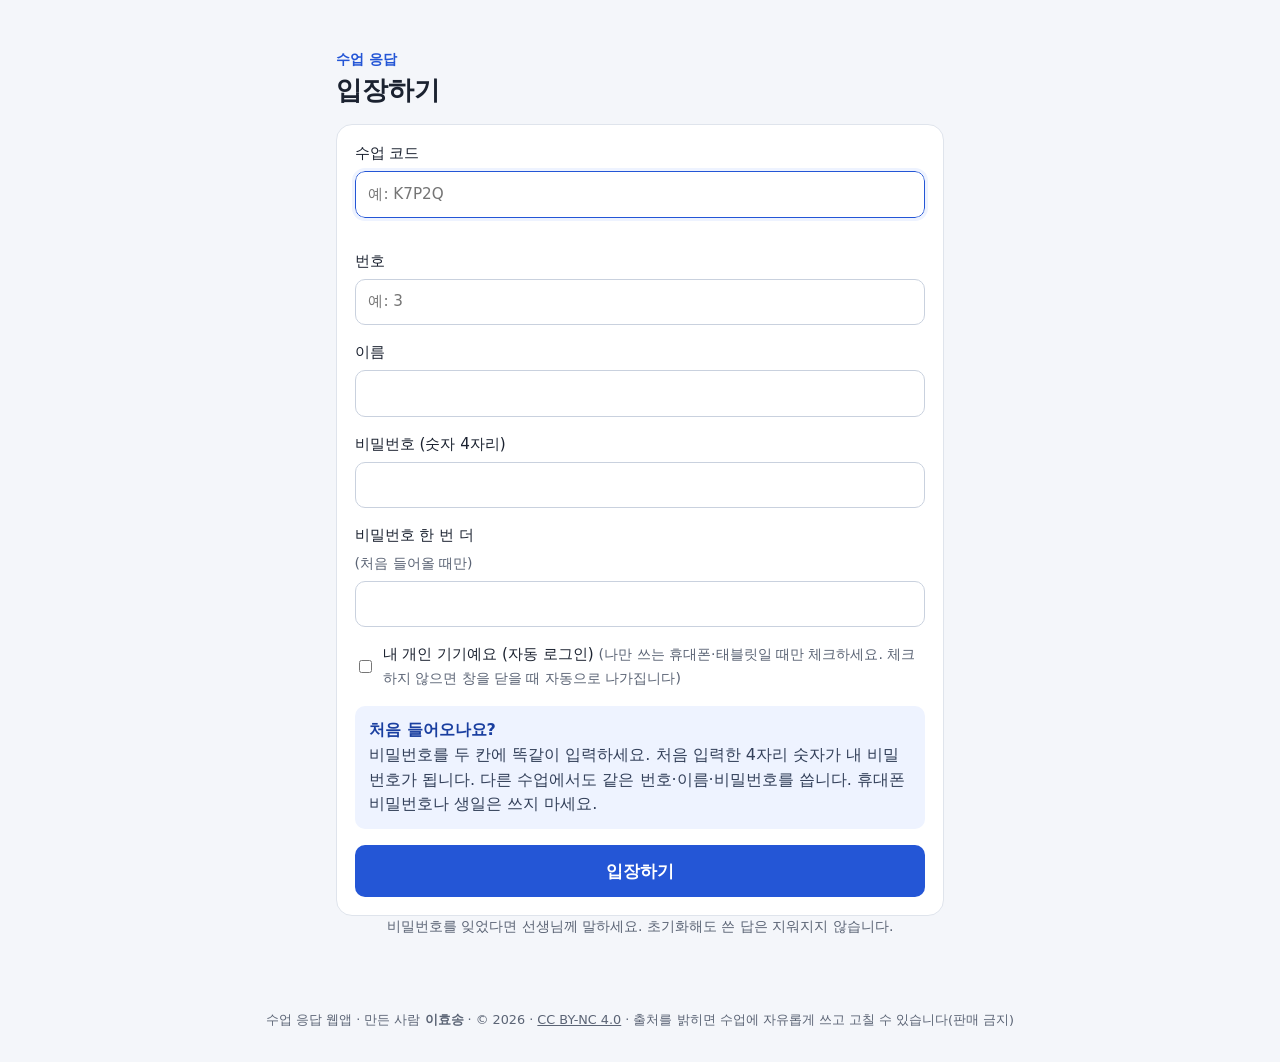
==== commit a9990522: "Duplicate copies questions and slide images; shared-slide lessons get own copy on edit; per-class fe" ====
--- a/index.html
+++ b/index.html
@@ -6,13 +6,13 @@
   <meta name="robots" content="noindex">
   <title>수업 응답</title>
   <link rel="preconnect" href="https://ctvicnwpekdlnoidlibg.supabase.co" crossorigin>
-  <link rel="stylesheet" href="app.css?v=folders-5">
+  <link rel="stylesheet" href="app.css?v=classfeat-1">
 </head>
 <body>
   <div id="app"><p class="loading">불러오는 중…</p></div>
   <script src="vendor/supabase.js?v=2.117.0"></script>
   <script src="config.js"></script>
-  <script src="common.js?v=folders-5"></script>
-  <script src="student.js?v=folders-5"></script>
+  <script src="common.js?v=classfeat-1"></script>
+  <script src="student.js?v=classfeat-1"></script>
 </body>
 </html>
--- a/app.css
+++ b/app.css
@@ -306,7 +306,15 @@
 .thumb figcaption { display: flex; justify-content: space-between; align-items: center; font-size: .82rem; color: var(--muted); }
 .thumb .link { min-height: 32px; padding: 0 .3rem; font-size: .82rem; }
 .thumbs img { width: 100%; aspect-ratio: 16 / 9; object-fit: contain; background: #fff; border: 1px solid var(--line); border-radius: 6px; }
-.thumb[draggable="true"] img { cursor: grab; }
+.thumb[draggable="true"] img { cursor: pointer; }
+.thumb-pic { position: relative; }
+.thumb-pic img { display: block; }
+.thumb-pick { position: absolute; top: 4px; left: 4px; width: 20px; height: 20px; margin: 0; cursor: pointer; accent-color: var(--accent); }
+.thumb.picked img { outline: 3px solid var(--accent); outline-offset: -1px; }
+.slide-zoom.with-bar img { height: calc(100% - 3.2rem); }
+.zoom-bar { display: flex; align-items: center; gap: 1rem; }
+.zoom-bar button { min-height: 34px; padding: 0 1rem; border: 0; border-radius: 999px; background: #2b3242; color: #fff; cursor: pointer; }
+.zoom-bar button:disabled { opacity: .35; cursor: default; }
 progress { width: 100%; height: 10px; }
 input[type=file] { font: inherit; max-width: 100%; }
 
@@ -538,6 +546,16 @@
 main.with-folders { display: grid; grid-template-columns: minmax(0, 1fr); gap: 1rem; align-items: start; }
 @media (min-width: 1100px) { main.with-folders { grid-template-columns: minmax(0, 600px) minmax(0, 1fr); } }
 .folder-panel { gap: .8rem; }
+/* 오른쪽 칸: 누른 슬라이드 미리보기는 화면을 내려도 위에 붙어 따라온다(넓은 화면에서만, 좁으면 화면 가득 띄움) */
+.settings-side { display: flex; flex-direction: column; gap: 1rem; align-self: stretch; min-width: 0; }
+.slide-dock { position: sticky; top: calc(var(--top-h, 64px) + .75rem); z-index: 3; gap: .6rem; }
+.slide-dock .slide { width: 100%; max-height: calc(100vh - var(--top-h, 64px) - 11rem); object-fit: contain; aspect-ratio: 16 / 9; background: #fff; border: 1px solid var(--line); border-radius: 8px; }
+@media (max-width: 1099px) { .slide-dock { display: none; } }
+.thumb.viewing img { outline: 3px solid var(--ink); outline-offset: -1px; }
+/* 끌어서 바꾼 순서를 아직 저장하지 않았을 때: 슬라이드 칸 아래쪽에 붙어 있는 저장 줄 */
+.order-bar { position: sticky; bottom: 12px; z-index: 4; display: flex; flex-wrap: wrap; align-items: center; gap: .5rem; padding: .6rem .8rem;
+  background: var(--accent-soft); border: 2px solid var(--accent); border-radius: 10px; box-shadow: 0 4px 16px rgba(15, 20, 30, .15); font-weight: 600; }
+.order-bar[hidden] { display: none; }
 .folder-title { font-size: 1.35rem; }
 .folder-back { align-self: flex-start; padding: 0; min-height: 32px; font-weight: 600; }
 .folder-section { gap: .6rem; padding-bottom: .4rem; border-bottom: 1px solid var(--line); }
@@ -562,3 +580,15 @@
 .lesson-card-title { padding: 0 .2rem; font-size: .98rem; line-height: 1.35; overflow-wrap: anywhere; }
 .lesson-card-folder { width: 100%; min-height: 34px; padding: .2rem .5rem; font-size: .82rem; margin-top: auto; }
 @media (prefers-reduced-motion: reduce) { .lesson-card, .folder-tile { transition: none; } .lesson-card:hover { transform: none; } }
+/* 중요 수업(학생 입장 화면 수업 코드 칸에 저절로 들어감) */
+.lesson-thumb { position: relative; }
+.lesson-star { position: absolute; top: .3rem; right: .3rem; min-height: 0; width: 2.1rem; height: 2.1rem; padding: 0; border: 1px solid var(--line); border-radius: 999px; background: rgba(255, 255, 255, .92); color: var(--muted); font-size: 1.15rem; line-height: 1; }
+.lesson-star:hover { color: #b45309; border-color: #f59e0b; }
+.lesson-star.on { color: #fff; background: #f59e0b; border-color: #f59e0b; }
+.featured-box { display: grid; gap: .4rem; padding: .8rem; border: 1px solid var(--line); border-radius: 12px; background: var(--bg); }
+.featured-box.on { border-color: #f59e0b; background: #fffbeb; }
+.featured-box > button { justify-self: start; }
+/* 「수업 설정 → 학생 접속」 반별 중요 수업 */
+.class-featured { gap: .5rem; padding-top: .6rem; border-top: 1px solid var(--line); }
+.class-list { display: flex; flex-wrap: wrap; gap: .3rem 1rem; }
+.class-row.on strong { color: var(--accent); }
